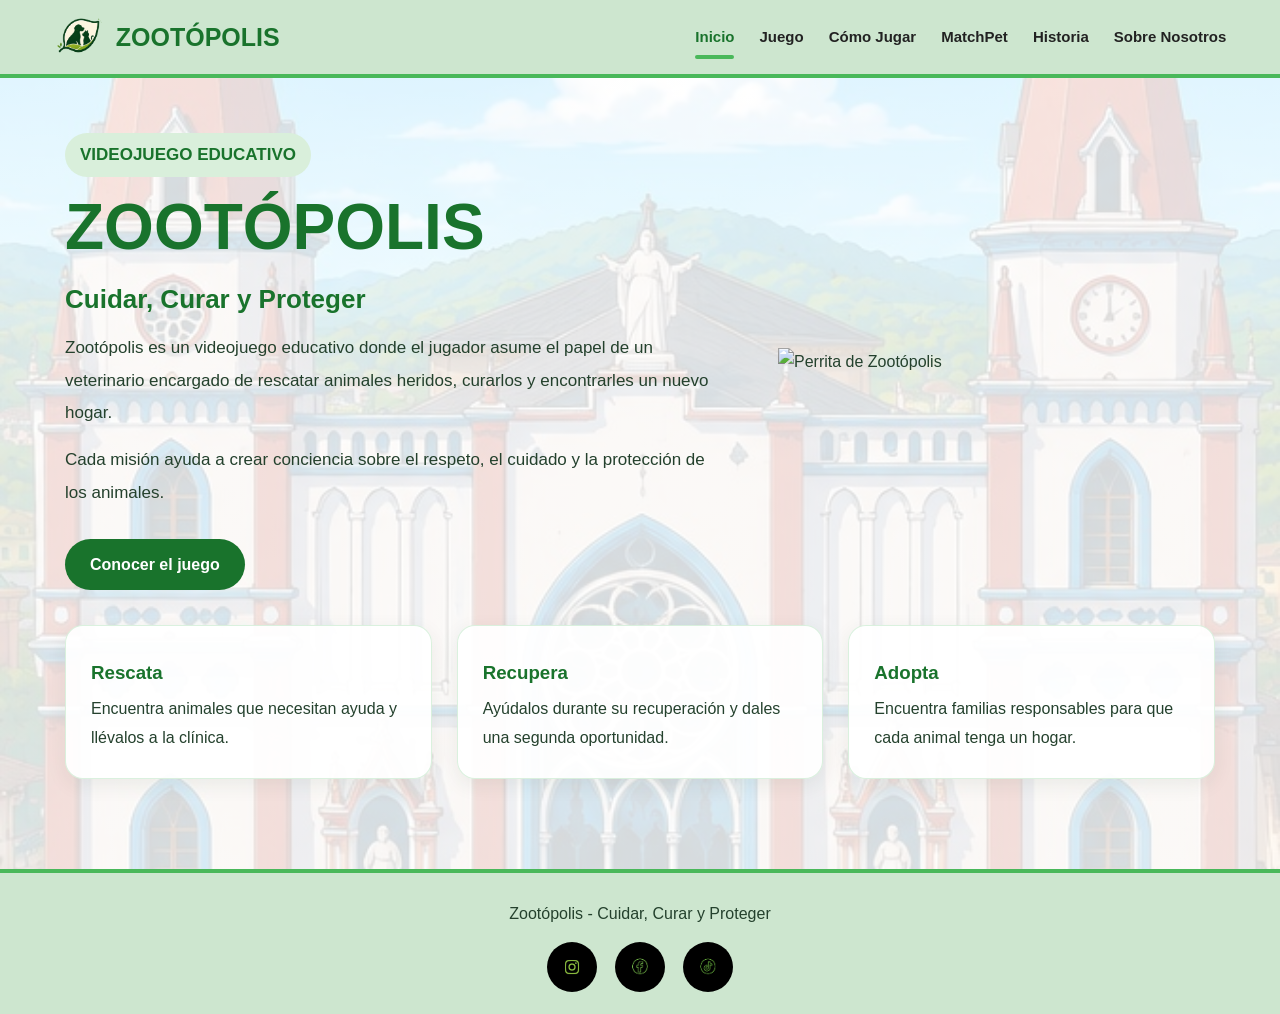
==== index.html @ 65db8620 "Add files via upload" ====
<!DOCTYPE html>
<html lang="es">
<head>
    <meta charset="UTF-8">
    <meta name="viewport" content="width=device-width, initial-scale=1.0">
    <title>Zootópolis | Inicio</title>
    <link rel="stylesheet" href="style.css">
</head>

<body>

    <header class="header">
        <div class="logo">
            <img src="IMG/logo 2.png" alt="Logo de Zootópolis">
            <span>ZOOTÓPOLIS</span>
        </div>

        <nav>
            <a class="activo" href="index.html" aria-current="page">Inicio</a>
            <a href="juego.html">Juego</a>
            <a href="como_jugar.html">Cómo Jugar</a>
            <a href="match_pet.html">MatchPet</a>
            <a href="historia.html">Historia</a>
            <a href="sobre_nosotros.html">Sobre Nosotros</a>
        </nav>
    </header>


    <main class="inicio">

        <section class="hero">

            <div class="texto">
                <p class="etiqueta">VIDEOJUEGO EDUCATIVO</p>

                <h1>ZOOTÓPOLIS</h1>

                <h2>Cuidar, Curar y Proteger</h2>

                <p>
                    Zootópolis es un videojuego educativo donde el jugador
                    asume el papel de un veterinario encargado de rescatar
                    animales heridos, curarlos y encontrarles un nuevo hogar.
                </p>

                <p>
                    Cada misión ayuda a crear conciencia sobre el respeto,
                    el cuidado y la protección de los animales.
                </p>

                <a class="boton" href="juego.html">Conocer el juego</a>
            </div>

            <div class="imagen">
                <img src="IMG/sacha2.png" alt="Perrita de Zootópolis">
            </div>

        </section>

        <section class="tarjetas">

            <div class="tarjeta">
                <h3>Rescata</h3>
                <p>
                    Encuentra animales que necesitan ayuda
                    y llévalos a la clínica.
                </p>
            </div>

            <div class="tarjeta">
                <h3>Recupera</h3>
                <p>
                    Ayúdalos durante su recuperación
                    y dales una segunda oportunidad.
                </p>
            </div>

            <div class="tarjeta">
                <h3>Adopta</h3>
                <p>
                    Encuentra familias responsables para
                    que cada animal tenga un hogar.
                </p>
            </div>

        </section>

    </main>

    <footer class="redes">
        <p>Zootópolis - Cuidar, Curar y Proteger</p>

        <div>
            <a href="https://www.instagram.com/zootopolis_032026/" target="_blank" rel="noopener noreferrer" aria-label="Instagram" title="Instagram">
                <img src="IMG/icono instagram.jpeg" alt="Instagram">
            </a>

            <a href="https://www.facebook.com/share/1Fiqk4GdvT/" target="_blank" rel="noopener noreferrer" aria-label="Facebook" title="Facebook">
                <img src="IMG/icono facebook.jpeg" alt="Facebook">
            </a>

            <a href="https://www.tiktok.com/@zotoopolis_03?_r=1&_t=ZS-9AS0UtBTQ9M" target="_blank" rel="noopener noreferrer" aria-label="TikTok" title="TikTok">
                <img src="IMG/icono tiktok.jpeg" alt="TikTok">
            </a>
        </div>
    </footer>


    <script src="script.js"></script>

</body>
</html>
---- style.css ----
* {
    margin: 0;
    padding: 0;
    box-sizing: border-box;
}

html {
    scroll-behavior: smooth;
    scroll-padding-top: 100px;
}

html,
body {
    min-height: 100%;
    margin: 0;
    padding: 0;
}

body {
    font-family: Arial, Helvetica, sans-serif;
    color: #24412d;
    background: #f2f4f2;
    line-height: 1.7;
    overflow-x: hidden;
    position: relative;
}

body::before {
    content: "";
    position: fixed;
    inset: 0;
    background:
        linear-gradient(
            rgba(255, 255, 255, 0.84),
            rgba(255, 255, 255, 0.84)
        ),
        url("IMG/iglesiafondo.jpeg") center / cover no-repeat;
    z-index: -1;
    pointer-events: none;
}

img,
video {
    max-width: 100%;
}

a {
    color: inherit;
}

button,
input,
textarea,
select {
    font: inherit;
}


.header {
    width: 100%;
    min-height: 78px;
    padding: 8px 4.2%;
    background: #cde6cf;
    border-bottom: 4px solid #49b85a;

    display: flex;
    align-items: center;
    justify-content: space-between;
    gap: 25px;

    position: sticky;
    top: 0;
    z-index: 1000;
}

.logo {
    display: flex;
    align-items: center;
    gap: 10px;
    flex-shrink: 0;
}

.logo img {
    width: 52px;
    height: 52px;
    object-fit: contain;
    border-radius: 50%;
}

.logo span {
    color: #19732c;
    font-size: 25px;
    font-weight: 800;
    line-height: 1.2;
}

.header nav {
    display: flex;
    align-items: center;
    justify-content: flex-end;
    flex-wrap: wrap;
    gap: 25px;
}

.header nav a {
    display: inline-block;
    position: relative;
    padding: 9px 0;

    color: #222;
    text-decoration: none;
    font-size: 15px;
    font-weight: 700;

    transition: color 0.25s ease;
}

.header nav a::after {
    content: "";
    position: absolute;
    left: 0;
    bottom: 0;

    width: 0;
    height: 4px;
    border-radius: 5px;

    background: #49b85a;
    transition: width 0.25s ease;
}

.header nav a:hover,
.header nav a.activo {
    color: #19732c;
}

.header nav a:hover::after,
.header nav a.activo::after {
    width: 100%;
}

h1,
h2,
h3 {
    line-height: 1.3;
}

h1 {
    color: #19732c;
}

h2 {
    color: #19732c;
}

p {
    overflow-wrap: break-word;
}

.pagina {
    width: 100%;
    max-width: 1200px;
    margin: 0 auto;
    padding: 45px 25px 60px;
}

.contenido {
    width: 100%;
}

.pagina h1 {
    font-size: 45px;
    margin-bottom: 22px;
}

.pagina h2 {
    margin-bottom: 12px;
}

.pagina p {
    margin-bottom: 18px;
}


.inicio {
    width: 100%;
    max-width: 1200px;
    margin: 0 auto;
    padding: 55px 25px;
}

.hero {
    display: grid;
    grid-template-columns: 1.2fr 0.8fr;
    align-items: center;
    gap: 40px;
    min-height: 400px;
}

.etiqueta {
    display: inline-block;
    padding: 6px 15px;
    margin-bottom: 15px;

    color: #19732c;
    background: #d9efdb;
    border-radius: 25px;

    font-size: 13px;
    font-weight: 700;
}

.hero h1 {
    font-size: clamp(38px, 5vw, 65px);
    line-height: 1.1;
    margin-bottom: 20px;
    color: #19732c;
}

.hero h2 {
    font-size: 26px;
    margin-bottom: 16px;
}

.texto p {
    font-size: 17px;
    line-height: 1.9;
    margin-bottom: 15px;
}

.imagen {
    display: flex;
    align-items: center;
    justify-content: center;
}

.imagen img {
    width: 100%;
    max-width: 430px;
    max-height: 450px;
    object-fit: contain;

    transition: transform 0.35s ease;
}

.imagen img:hover {
    transform: scale(1.035);
}

.boton {
    display: inline-block;
    padding: 12px 25px;
    margin-top: 15px;

    color: white;
    background: #19732c;
    border-radius: 30px;

    font-weight: 700;
    text-decoration: none;

    transition:
        background 0.25s ease,
        transform 0.25s ease;
}

.boton:hover {
    background: #49b85a;
    transform: translateY(-3px);
}


.tarjetas {
    display: grid;
    grid-template-columns: repeat(3, minmax(0, 1fr));
    gap: 25px;
    margin: 35px 0;
}

.tarjeta {
    min-width: 0;
    padding: 25px;

    background: rgba(255, 255, 255, 0.93);
    border: 1px solid rgba(73, 184, 90, 0.2);
    border-radius: 18px;

    box-shadow: 0 6px 20px rgba(36, 65, 45, 0.08);

    transition:
        transform 0.3s ease,
        box-shadow 0.3s ease;
}

.tarjeta:hover {
    transform: translateY(-5px);
    box-shadow: 0 12px 25px rgba(36, 65, 45, 0.13);
}

.tarjeta h2 {
    color: #19732c;
    margin: 12px 0;
}

.tarjeta h3 {
    color: #19732c;
    margin: 10px 0;
}

.tarjeta p {
    line-height: 1.8;
}

.juego-pagina {
    width: 100%;
    max-width: 1200px;
    margin: 0 auto;
    padding: 45px 25px 60px;
}

.juego-intro {
    text-align: center;
    max-width: 850px;
    margin: 0 auto 40px;
}

.juego-intro h1 {
    font-size: clamp(34px, 4vw, 52px);
    margin-bottom: 18px;
}

.juego-intro p {
    font-size: 17px;
    line-height: 1.9;
}

.icono-juego {
    width: 90px;
    height: 90px;
    margin: 20px auto;

    display: flex;
    align-items: center;
    justify-content: center;

    background: #d9efdb;
    border-radius: 50%;
    font-size: 42px;
}

.ods15 {
    max-width: 1100px;
    margin: 45px auto;
    padding: 30px;

    display: flex;
    align-items: center;
    gap: 30px;

    background: rgba(255, 255, 255, 0.92);
    border-radius: 20px;
    box-shadow: 0 6px 22px rgba(36, 65, 45, 0.08);
}

.ods-icono {
    flex-shrink: 0;
    width: 110px;
    height: 110px;

    display: flex;
    align-items: center;
    justify-content: center;

    background: #19732c;
    border-radius: 15px;
    color: white;
    font-size: 40px;
}

.ods-numero {
    color: #19732c;
    font-size: 30px;
    font-weight: 800;
}

.ods-contenido {
    flex: 1;
}

.ods-contenido h2 {
    margin-bottom: 12px;
}

.naturaleza {
    max-width: 1100px;
    margin: 40px auto;
}

.naturaleza-animal {
    width: 100%;
    max-width: 300px;
    object-fit: contain;
    transition: transform 0.3s ease;
}

.naturaleza-animal:hover {
    transform: translateY(-4px);
}

.boton-instrucciones {
    display: inline-block;
    padding: 12px 25px;
    background: #19732c;
    color: white;
    text-decoration: none;
    border-radius: 30px;
    font-weight: 700;
    transition: background 0.3s ease;
}

.boton-instrucciones:hover {
    background: #49b85a;
}

.machpet-pagina {
    max-width: 1200px;
    margin: 0 auto;
    padding: 45px 25px 60px;
}

.titulo-machpet {
    text-align: center;
    margin-bottom: 35px;
}

.titulo-machpet h1 {
    font-size: clamp(34px, 4vw, 48px);
    margin-bottom: 15px;
}

.mini-icono {
    display: inline-flex;
    justify-content: center;
    align-items: center;

    width: 55px;
    height: 55px;
    margin-bottom: 12px;

    background: #d9efdb;
    border-radius: 50%;
    font-size: 27px;
}




.animales-grid {
    display: grid;
    grid-template-columns: repeat(3, minmax(0, 1fr));
    align-items: stretch;
    gap: 25px;
}

.animal {
    position: relative;
    min-width: 0;
    min-height: 440px;
    padding: 18px;
    overflow: hidden;

    display: flex;
    flex-direction: column;
    align-items: center;

    background: rgba(255, 255, 255, 0.96);
    border-radius: 18px;
    box-shadow: 0 6px 20px rgba(36, 65, 45, 0.10);

    transition: transform 0.3s ease;
}

.animal:hover {
    transform: translateY(-5px);
}

.imagen-animal {
    display: block;
    width: 100%;
    height: 360px;
    flex-shrink: 0;
    object-fit: contain;
    margin: 0 auto 12px;
}

.animal h2 {
    position: relative;
    z-index: 1;
    width: 45%;
    margin: 0 0 4px;
    text-align: center;
    color: #19732c;
    font-size: 25px;
}

.historia-animal {
    position: absolute;
    inset: 0;
    z-index: 5;

    display: flex;
    align-items: center;
    justify-content: center;

    padding: 10px;
    overflow-y: auto;

    background: rgba(237, 247, 238, 0.97);
    border: 4px solid #49b85a;
    border-radius: 18px;

    color: #24412d;
    font-size: 16px;
    line-height: 1.9;
    text-align: center;

    opacity: 0;
    visibility: hidden;
    pointer-events: none;

    transition:
        opacity 0.3s ease,
        visibility 0.3s ease;
}

.animal:hover .historia-animal {
    opacity: 1;
    visibility: visible;
}



@media (max-width: 850px) {
    .animales-grid {
        grid-template-columns: repeat(2, minmax(0, 1fr));
    }
    .animal img[src*="nutria"] {
        transform: scale(0.8);
    }
}

@media (max-width: 560px) {
    .animales-grid {
        grid-template-columns: 1fr;
    }

    .animal {
        min-height: 420px;
    }

    .imagen-animal {
        height: 230px;
    }
}


.historia-pagina {
    max-width: 1100px;
    margin: 0 auto;
    padding: 45px 25px 60px;
}

.historia-pagina h1 {
    text-align: center;
    font-size: clamp(34px, 4vw, 48px);
    margin-bottom: 30px;
}

.historia-contenido {
    padding: 30px;
    background: rgba(255, 255, 255, 0.93);
    border-radius: 20px;
    box-shadow: 0 6px 22px rgba(36, 65, 45, 0.08);
}

.historia-contenido p {
    line-height: 2;
    margin-bottom: 20px;
}

.sobre-nosotros {
    width: 100%;
    max-width: 1200px;
    margin: 0 auto;
    padding: 45px 25px 60px;
}

.sobre-nosotros h1 {
    font-size: 45px;
    margin-bottom: 20px;
}

.sobre-nosotros > p {
    max-width: 950px;
    margin-bottom: 18px;
}

.sobre-nosotros .tarjetas {
    margin-top: 35px;
}

.sobre-nosotros .tarjeta img {
    display: block;
    width: 100%;
    height: 260px;
    object-fit: cover;
    border-radius: 15px;
    margin-bottom: 18px;
}

.como-jugar {
    width: 100%;
    max-width: 1250px;
    margin: 0 auto;
    padding: 45px 25px 60px;
}

.bienvenida-veterinario {
    width: 100%;
    max-width: 1050px;
    margin: 0 auto 60px;

    display: grid;
    grid-template-columns: minmax(0, 1fr) 300px;
    align-items: center;
    gap: 35px;
}

.bienvenida-texto {
    min-width: 0;
    animation: entradaTexto 0.8s ease both;
}

.etiqueta-juego {
    display: inline-block;
    padding: 7px 16px;
    margin-bottom: 16px;

    color: #19732c;
    background: #d9efdb;
    border-radius: 25px;

    font-size: 12px;
    font-weight: 700;
    letter-spacing: 1.5px;
}

.bienvenida-texto h1 {
    color: #19732c;
    font-size: clamp(32px, 4vw, 48px);
    line-height: 1.2;
    margin-bottom: 20px;
}

.bienvenida-texto p {
    color: #24412d;
    font-size: 16px;
    line-height: 1.9;
    margin-bottom: 15px;
}

.boton-comenzar {
    display: inline-block;
    padding: 12px 24px;
    margin-top: 12px;

    background: #19732c;
    color: white;
    border-radius: 30px;
    text-decoration: none;
    font-weight: 700;

    transition:
        background 0.3s ease,
        transform 0.3s ease;
}

.boton-comenzar:hover {
    background: #49b85a;
    transform: translateY(-3px);
}

.veterinario-imagen {
    display: flex;
    justify-content: center;
    align-items: center;
    min-width: 0;
}

.veterinario-imagen img {
    display: block;
    width: 100%;
    max-width: 500px;
    max-height: 500px;
    object-fit: contain;

    filter: drop-shadow(0 10px 15px rgba(25, 115, 44, 0.13));

    animation: entradaVeterinario 0.9s ease both;
}

.tutoriales {
    width: 100%;
    max-width: 1150px;
    margin: 45px auto 70px;
    scroll-margin-top: 100px;
}

.titulo-seccion {
    width: 100%;
    max-width: 800px;
    margin: 0 auto 35px;
    text-align: center;
}

.titulo-seccion > span {
    color: #19732c;
    font-size: 12px;
    font-weight: 800;
    letter-spacing: 2px;
}

.titulo-seccion h2 {
    color: #19732c;
    font-size: clamp(28px, 3vw, 39px);
    margin: 8px 0 12px;
}

.titulo-seccion p {
    color: #405746;
    font-size: 16px;
    line-height: 1.8;
}

.tutoriales-grid {
    display: grid;

    grid-template-columns: repeat(2, minmax(0, 420px));

    justify-content: center;
    align-items: start;
    gap: 35px;

    width: 100%;
    margin: 0 auto;
}

.tutorial-card {
    display: flex;
    flex-direction: column;

    width: 100%;
    max-width: 420px;
    min-width: 0;
    margin: 0 auto;
    overflow: hidden;

    background: rgba(255, 255, 255, 0.96);
    border: 1px solid rgba(73, 184, 90, 0.25);
    border-radius: 16px;

    box-shadow: 0 5px 18px rgba(36, 65, 45, 0.12);

    transition:
        transform 0.3s ease,
        box-shadow 0.3s ease;

    animation: entradaTexto 0.7s ease both;
}

.tutorial-card:hover {
    transform: translateY(-4px);
    box-shadow: 0 12px 25px rgba(36, 65, 45, 0.15);
}

.video-contenedor {
    display: block;
    position: relative;

    width: 100%;
    aspect-ratio: 16 / 9;
    height: auto;

    overflow: hidden;
    background: #151515;
    border-radius: 15px 15px 0 0;
}

.video-contenedor video {
    display: block;

    width: 100%;
    height: 100%;

    object-fit: contain;
    background: #151515;
}

.tutorial-info {
    padding: 20px;
    text-align: center;
}

.numero-tutorial {
    display: inline-block;
    padding: 5px 10px;
    margin-bottom: 10px;

    color: #19732c;
    background: #e3f4e5;
    border-radius: 8px;

    font-size: 12px;
    font-weight: 800;
}

.tutorial-info h3 {
    color: #19732c;
    font-size: 20px;
    margin: 8px 0 10px;
}

.tutorial-info p {
    color: #405746;
    font-size: 15px;
    line-height: 1.8;
}

.acciones-juego {
    width: 100%;
    max-width: 1050px;
    margin: 0 auto 65px;
}

.acciones-grid {
    display: grid;
    grid-template-columns: repeat(3, minmax(0, 1fr));
    justify-content: center;
    gap: 22px;
}

.accion-item {
    min-width: 0;
    padding: 25px 20px;
    text-align: center;

    background: rgba(255, 255, 255, 0.93);
    border: 1px solid rgba(73, 184, 90, 0.22);
    border-radius: 18px;

    transition:
        background 0.3s ease,
        border-color 0.3s ease,
        transform 0.3s ease;
}

.accion-item:hover {
    background: #e9f6e9;
    border-color: #49b85a;
    transform: translateY(-4px);
}

.accion-item > span {
    display: inline-flex;
    justify-content: center;
    align-items: center;

    width: 60px;
    height: 60px;
    margin-bottom: 15px;

    background: #e0f1e1;
    border-radius: 50%;
    font-size: 28px;
}

.accion-item h3 {
    color: #19732c;
    font-size: 19px;
    margin-bottom: 8px;
}

.accion-item p {
    color: #405746;
    font-size: 14px;
    line-height: 1.8;
}

.mensaje-final-juego {
    width: 100%;
    max-width: 1000px;
    margin: 0 auto;
    padding: 40px 30px;
    text-align: center;

    background: rgba(217, 239, 219, 0.93);
    border: 1px solid rgba(73, 184, 90, 0.3);
    border-radius: 22px;
}

.mensaje-final-juego h2 {
    color: #19732c;
    font-size: clamp(25px, 3vw, 35px);
    margin-bottom: 15px;
}

.mensaje-final-juego p {
    max-width: 700px;
    margin: 0 auto 12px;
    color: #24412d;
    line-height: 1.9;
}

.instrucciones-pagina {
    width: 100%;
    max-width: 1200px;
    margin: 0 auto;
    padding: 45px 25px 60px;
}

.titulo-instrucciones {
    text-align: center;
    margin-bottom: 35px;
}

.titulo-instrucciones h1 {
    font-size: clamp(32px, 4vw, 45px);
    margin-bottom: 15px;
}

.botones-juego {
    display: grid;
    grid-template-columns: repeat(3, minmax(0, 1fr));
    gap: 20px;
}

.boton-juego {
    display: block;
    padding: 22px;
    text-align: center;

    color: #19732c;
    background: rgba(255, 255, 255, 0.95);
    border: 1px solid #cde6cf;
    border-radius: 16px;

    font-weight: 700;
    text-decoration: none;

    transition:
        transform 0.3s ease,
        background 0.3s ease;
}

.boton-juego:hover {
    transform: translateY(-4px);
    background: #e9f6e9;
}

.instruccion-detalle {
    width: 100%;
    max-width: 1000px;
    margin: 0 auto;
    padding: 35px 25px;
}

.detalle-animado {
    padding: 30px;
    text-align: center;

    background: rgba(255, 255, 255, 0.95);
    border-radius: 20px;
    box-shadow: 0 8px 25px rgba(36, 65, 45, 0.1);

    animation: entradaTexto 0.6s ease both;
}

.detalle-icono {
    font-size: 50px;
    margin-bottom: 15px;
}

.linea-verde {
    width: 80px;
    height: 4px;
    margin: 18px auto;
    background: #49b85a;
    border-radius: 5px;
}

.detalle-animado p {
    margin: 15px 0;
    line-height: 1.9;
}

.mensaje-juego {
    margin: 25px 0;
    padding: 18px;
    background: #e9f6e9;
    border-radius: 12px;
}

.volver {
    display: inline-block;
    padding: 11px 23px;
    margin-top: 15px;

    color: white;
    background: #19732c;
    border-radius: 25px;
    text-decoration: none;
    font-weight: 700;

    transition: background 0.3s ease;
}

.volver:hover {
    background: #49b85a;
}

.redes {
    width: 100%;
    padding: 22px 20px;

    text-align: center;
    background: #cde6cf;
    border-top: 4px solid #49b85a;
}

.redes p {
    color: #24412d;
    margin: 5px 0 15px;
}

.redes div {
    display: flex;
    justify-content: center;
    align-items: center;
    gap: 18px;
    flex-wrap: wrap;
}

.redes a {
    display: inline-flex;
    align-items: center;
    justify-content: center;

    width: 50px;
    height: 50px;
    padding: 9px;

    background: #000;
    border-radius: 50%;

    transition:
        transform 0.3s ease,
        background 0.3s ease;
}

.redes a:hover {
    transform: translateY(-4px);
    background: #19732c;
}

.redes img {
    display: block;
    width: 100%;
    height: 100%;
    object-fit: contain;
    border-radius: 50%;
}

@keyframes entradaTexto {
    from {
        opacity: 0;
        transform: translateY(18px);
    }

    to {
        opacity: 1;
        transform: translateY(0);
    }
}

@keyframes entradaVeterinario {
    from {
        opacity: 0;
        transform: translateX(25px);
    }

    to {
        opacity: 1;
        transform: translateX(0);
    }
}

@media (max-width: 1000px) {
    .header {
        gap: 15px;
        padding: 10px 3%;
    }

    .header nav {
        gap: 15px;
    }

    .logo span {
        font-size: 21px;
    }

    .logo img {
        width: 46px;
        height: 46px;
    }

    .hero {
        gap: 25px;
    }

    .tutoriales-grid {
        grid-template-columns: repeat(2, minmax(0, 360px));
        gap: 25px;
    }

    .bienvenida-veterinario {
        grid-template-columns: minmax(0, 1fr) 230px;
    }
}

@media (max-width: 750px) {
    .header {
        position: relative;
        flex-direction: column;
        justify-content: center;
        gap: 8px;
        padding: 12px 15px;
    }

    .header nav {
        justify-content: center;
        gap: 7px 18px;
    }

    .header nav a {
        font-size: 14px;
    }

    .hero {
        grid-template-columns: 1fr;
        text-align: center;
    }

    .imagen img {
        max-width: 320px;
    }

    .tarjetas,
    .animales-grid {
        grid-template-columns: repeat(2, minmax(0, 1fr));
    }

    .ods15 {
        flex-direction: column;
        text-align: center;
    }

    .botones-juego {
        grid-template-columns: repeat(2, minmax(0, 1fr));
    }

    .bienvenida-veterinario {
        grid-template-columns: 1fr 220px;
        gap: 20px;
    }

    .acciones-grid {
        grid-template-columns: repeat(2, minmax(0, 1fr));
    }
}

@media (max-width: 600px) {
    .inicio,
    .juego-pagina,
    .machpet-pagina,
    .historia-pagina,
    .sobre-nosotros,
    .instrucciones-pagina,
    .pagina {
        padding: 30px 16px 45px;
    }

    .pagina h1,
    .sobre-nosotros h1 {
        font-size: 34px;
    }

    .hero h1 {
        font-size: 38px;
    }

    .texto p {
        font-size: 15px;
    }

    .tarjetas,
    .animales-grid,
    .botones-juego {
        grid-template-columns: 1fr;
    }

    .ods15 {
        padding: 22px;
    }

    .instruccion-detalle {
        padding: 25px 15px;
    }

    .detalle-animado {
        padding: 22px 16px;
    }


    .como-jugar {
        padding: 30px 15px 45px;
    }

    .bienvenida-veterinario {
        grid-template-columns: 1fr;
        text-align: center;
        gap: 20px;
        margin-bottom: 45px;
    }

    .bienvenida-texto h1 {
        font-size: 35px;
    }

    .bienvenida-texto p {
        font-size: 15px;
    }

    .veterinario-imagen img {
        max-width: 230px;
        max-height: 290px;
    }

    .tutoriales-grid {
        grid-template-columns: minmax(0, 420px);
        gap: 25px;
    }

    .tutorial-card {
        max-width: 420px;
    }

    .titulo-seccion h2 {
        font-size: 29px;
    }

    .tutorial-info {
        padding: 18px;
    }

    .acciones-grid {
        grid-template-columns: 1fr;
    }

    .mensaje-final-juego {
        padding: 30px 20px;
    }

    .redes {
        padding: 20px 12px;
    }
}

@media (prefers-reduced-motion: reduce) {
    *,
    *::before,
    *::after {
        scroll-behavior: auto !important;
        animation-duration: 0.01ms !important;
        animation-iteration-count: 1 !important;
        transition-duration: 0.01ms !important;
    }
}


.diseno-zootopolis {
    max-width: 1000px;
    margin: 40px auto;
    padding: 25px 20px;
    color: #24412d;
}

.diseno-intro {
    max-width: 780px;
    margin: 0 auto 25px;
    text-align: center;
}

.diseno-etiqueta {
    color: #19732c;
    font-size: 12px;
    font-weight: bold;
    letter-spacing: 2px;
}

.diseno-intro h2 {
    margin: 12px 0;
    color: #19732c;
    font-size: 32px;
}

.diseno-intro p,
.diseno-proposito p,
.diseno-texto p,
.diseno-final p {
    font-size: 15px;
    line-height: 1.8;
}

.diseno-proposito {
    margin-bottom: 25px;
    padding: 20px;
    background: #e9f6e9;
    border-left: 4px solid #49b85a;
    border-radius: 10px;
}

.diseno-proposito h3,
.diseno-final h3 {
    margin-bottom: 8px;
    color: #19732c;
}

.diseno-lista {
    display: flex;
    flex-direction: column;
    gap: 16px;
}

.diseno-item {
    display: flex;
    align-items: center;
    gap: 20px;
    padding: 16px;
    background: rgba(255, 255, 255, 0.92);
    border: 1px solid #cde6cf;
    border-radius: 14px;
    box-shadow: 0 4px 12px rgba(36, 65, 45, 0.06);
    transition: transform 0.25s ease;
}

.diseno-item:hover {
    transform: translateY(-3px);
}

.diseno-imagen {
    flex: 0 0 135px;
    width: 135px;
    height: 115px;
    display: flex;
    align-items: center;
    justify-content: center;
    overflow: hidden;
    background: #e9f6e9;
    border-radius: 10px;
}

.diseno-imagen img {
    width: 100%;
    height: 100%;
    padding: 8px;
    object-fit: contain;
}

.diseno-imagen.diseno-logo img {
    max-width: 110px;
}

.diseno-texto {
    flex: 1;
}

.diseno-texto h3 {
    margin-bottom: 7px;
    color: #19732c;
    font-size: 19px;
}

.diseno-texto p {
    margin: 0;
}

.diseno-final {
    margin-top: 25px;
    padding: 20px;
    text-align: center;
    background: #d9efdb;
    border-radius: 12px;
}



@media (max-width: 550px) {
    .diseno-zootopolis {
        padding: 20px 12px;
    }

    .diseno-intro h2 {
        font-size: 26px;
    }

    .diseno-item {
        align-items: flex-start;
        gap: 12px;
        padding: 12px;
    }

    .diseno-imagen {
        flex: 0 0 95px;
        width: 95px;
        height: 95px;
    }

    .diseno-texto h3 {
        font-size: 16px;
    }

    .diseno-intro p,
    .diseno-proposito p,
    .diseno-texto p,
    .diseno-final p {
        font-size: 14px;
    }
}



section.diseno-zootopolis h2,
section.diseno-zootopolis h3,
.diseno-zootopolis .diseno-intro h2,
.diseno-zootopolis .diseno-proposito h3,
.diseno-zootopolis .diseno-texto h3,
.diseno-zootopolis .diseno-final h3 {
    color: #19732c !important;
}

/* Imagen de cada animal en MatchPet: se ajusta al contenedor */
.imagen-animal img {
    display: block;
    width: 100%;
    height: 100%;
    object-fit: contain;
}

/* Fotos del equipo en Sobre Nosotros */
.tarjeta .foto-integrante {
    display: block;
    width: 100%;
    height: 260px;
    object-fit: cover;
    border-radius: 15px;
    margin-bottom: 18px;
}
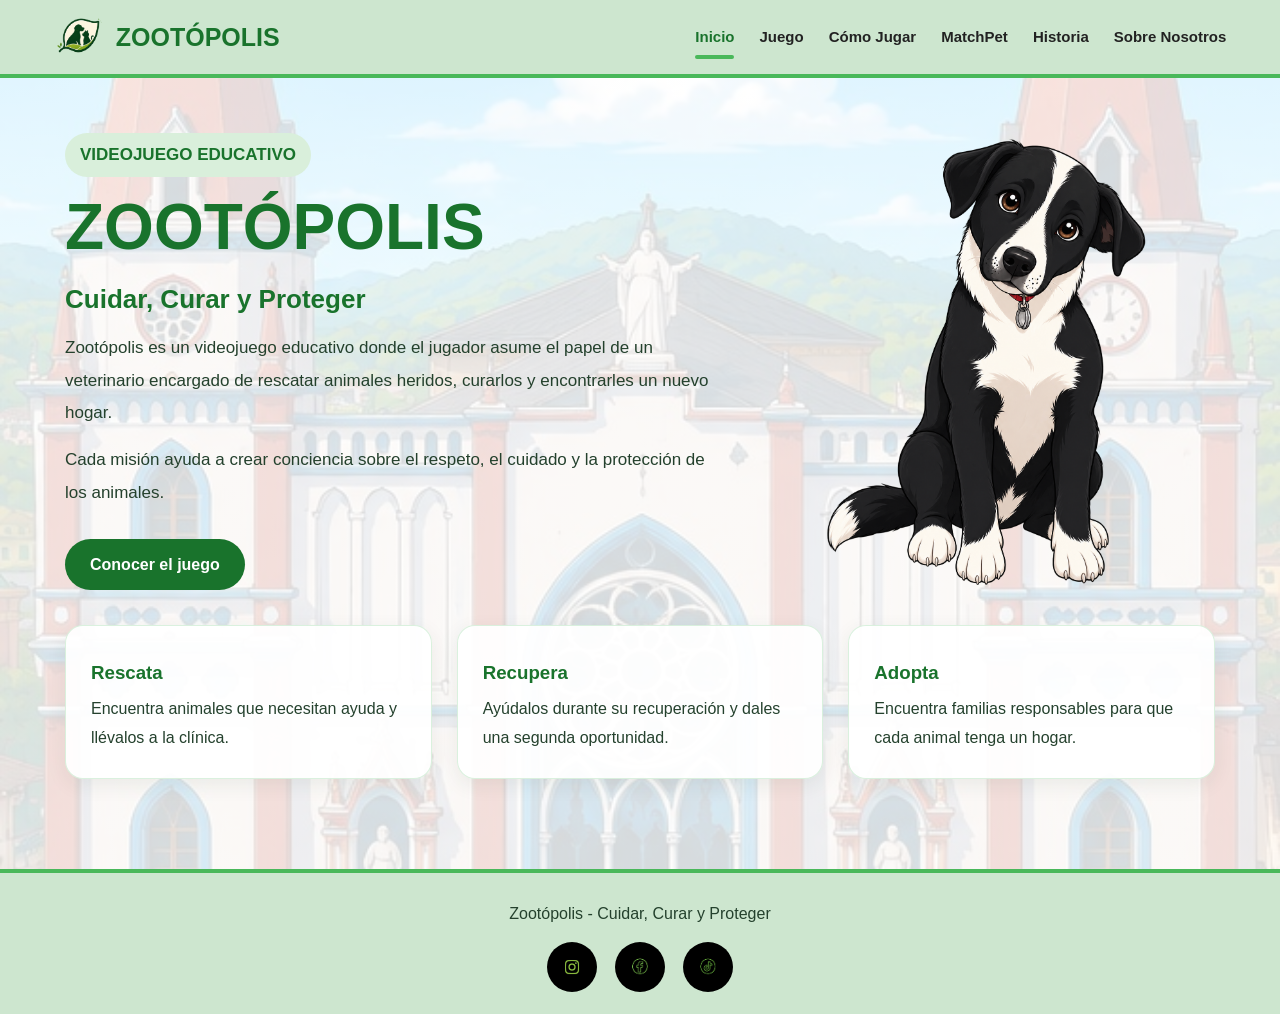
==== commit f0c481d7: "Update link to Zootópolis game page" ====
--- a/index.html
+++ b/index.html
@@ -48,7 +48,7 @@
                     el cuidado y la protección de los animales.
                 </p>
 
-                <a class="boton" href="juego.html">Conocer el juego</a>
+                <a class="boton" href="zootópolis.html">Conocer el juego</a>
             </div>
 
             <div class="imagen">
